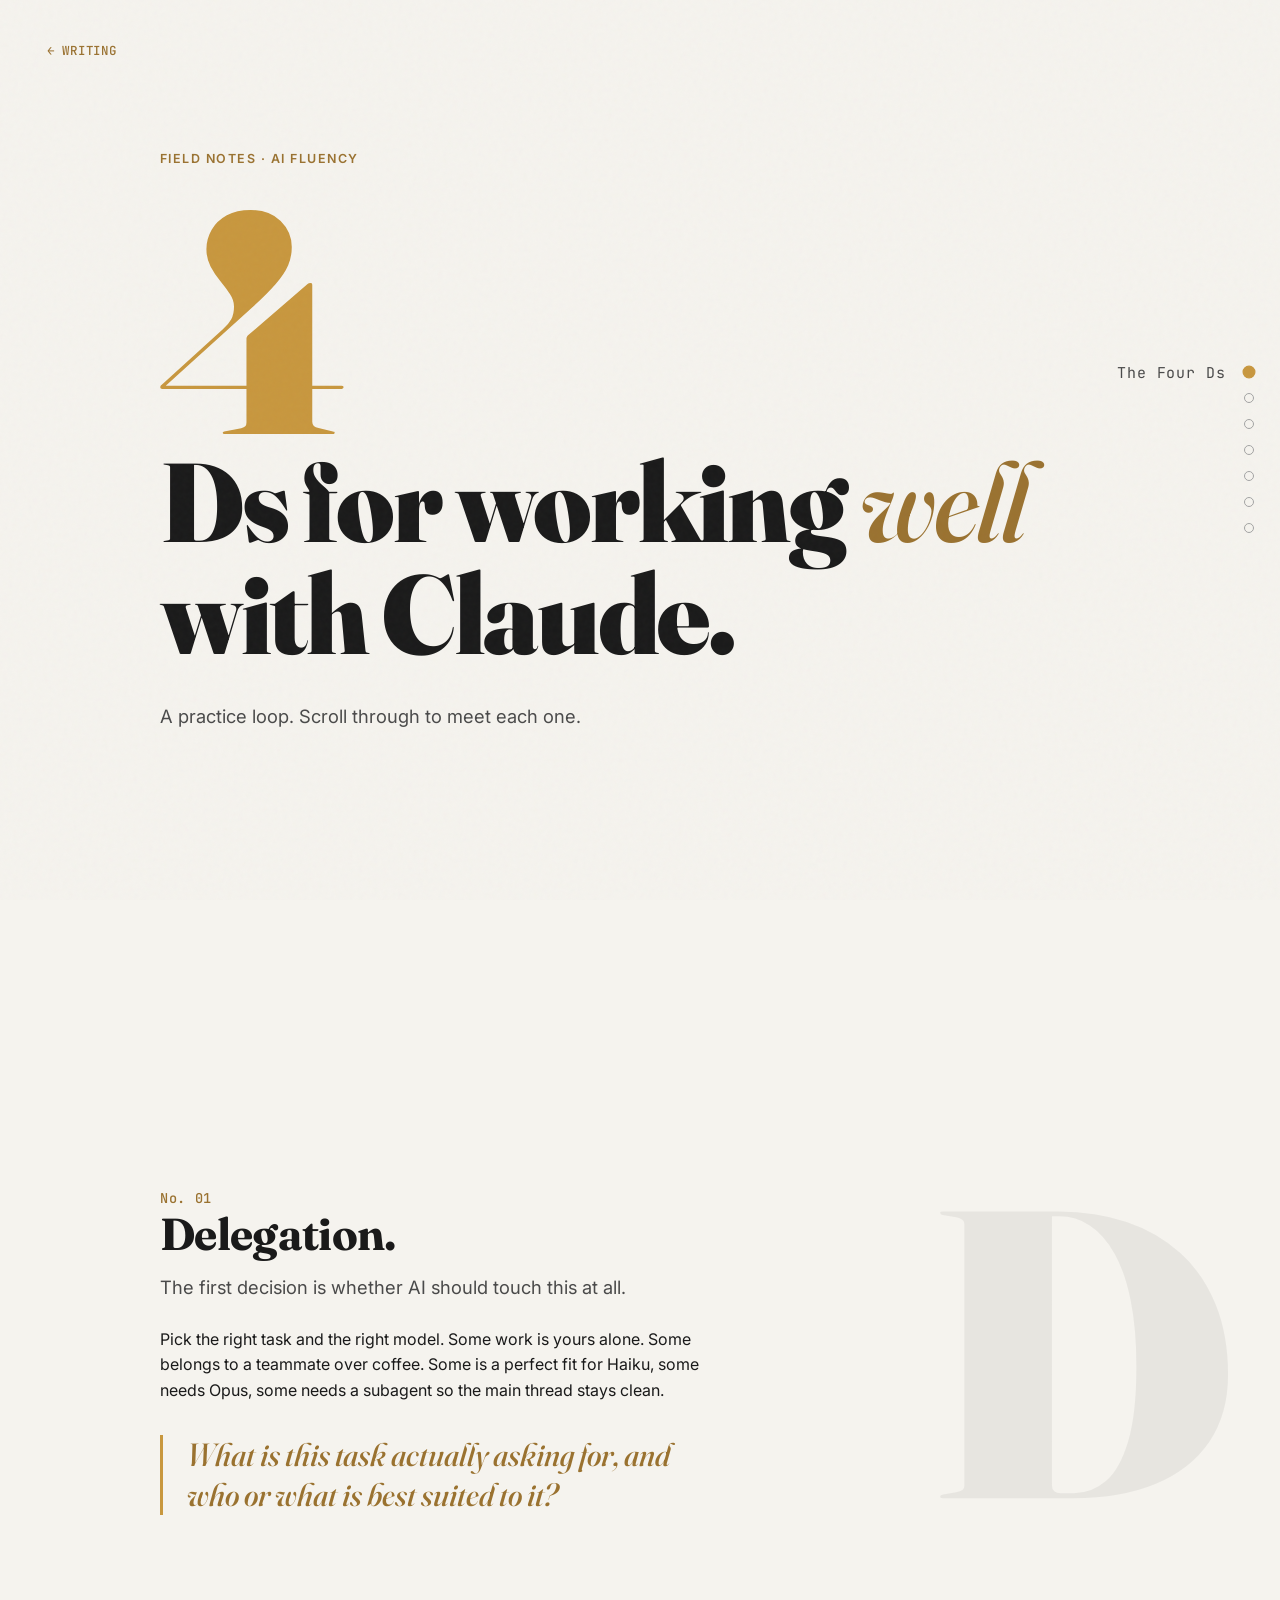
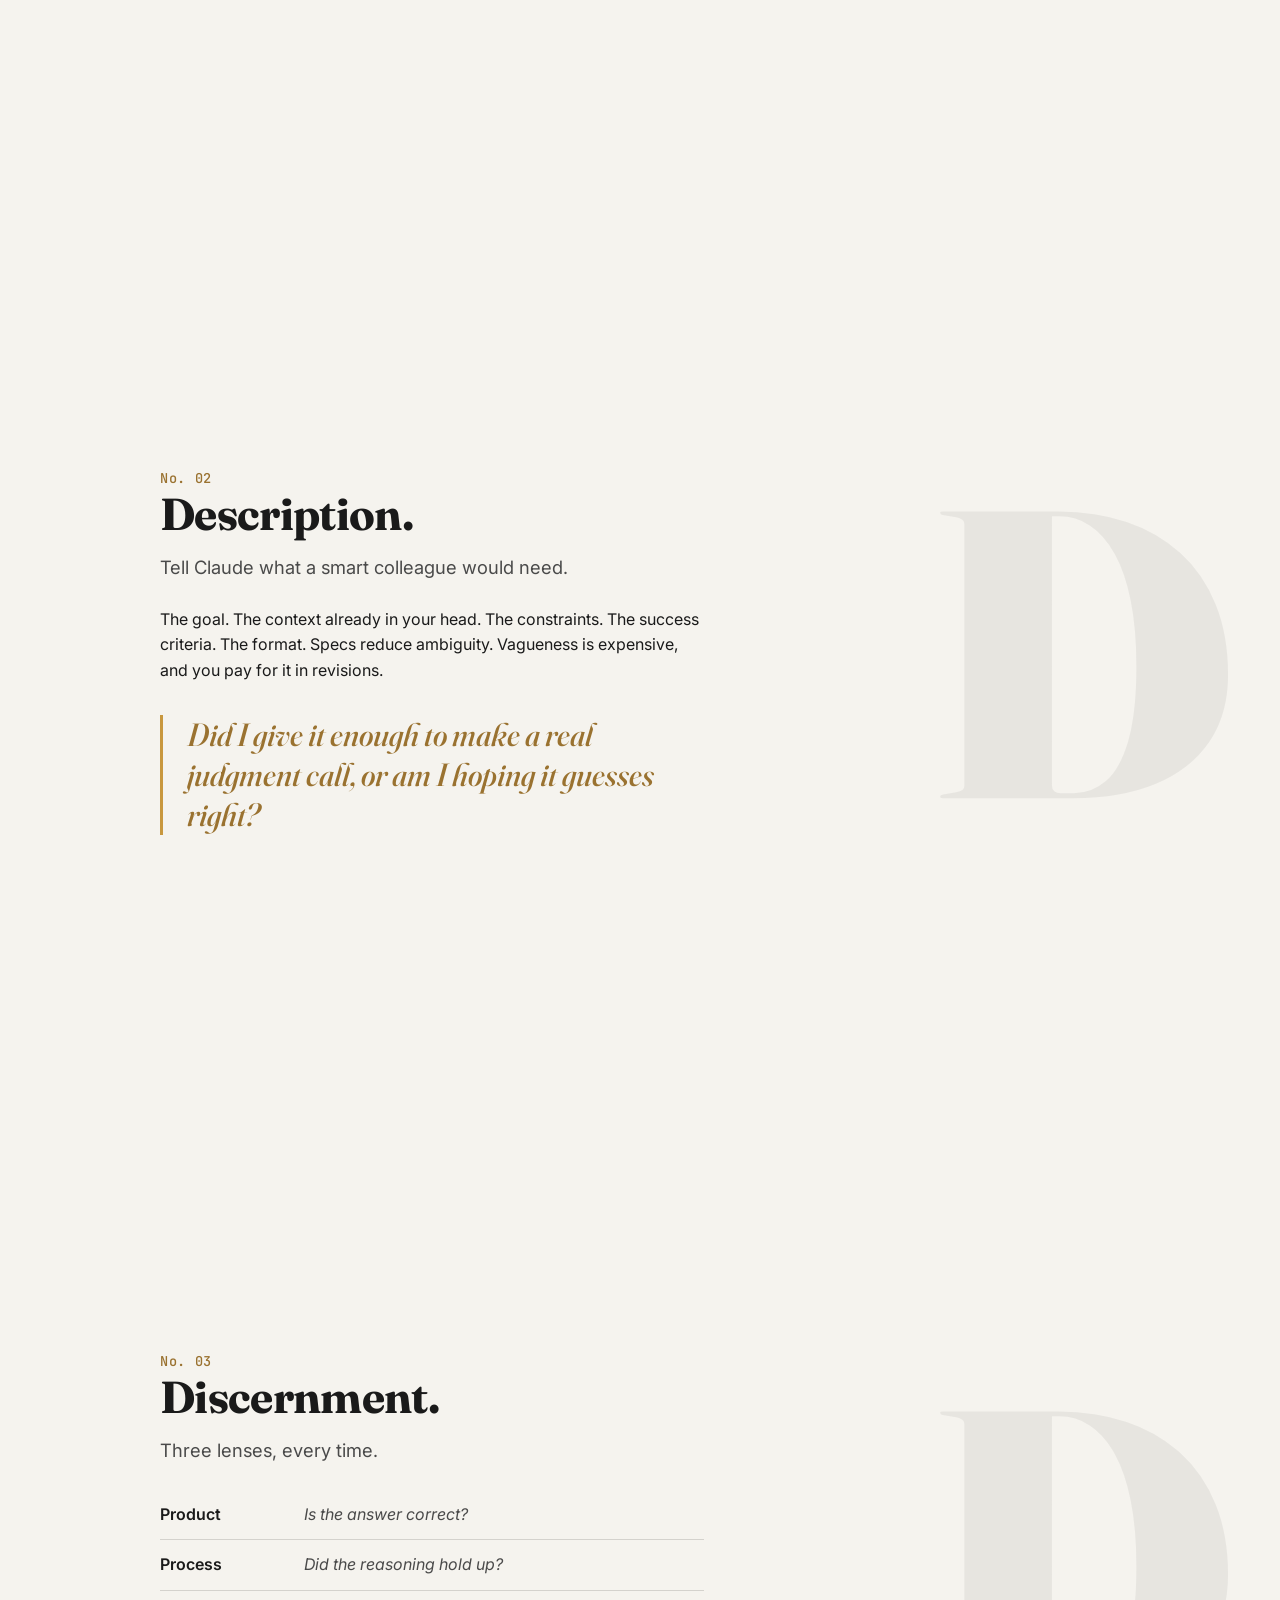
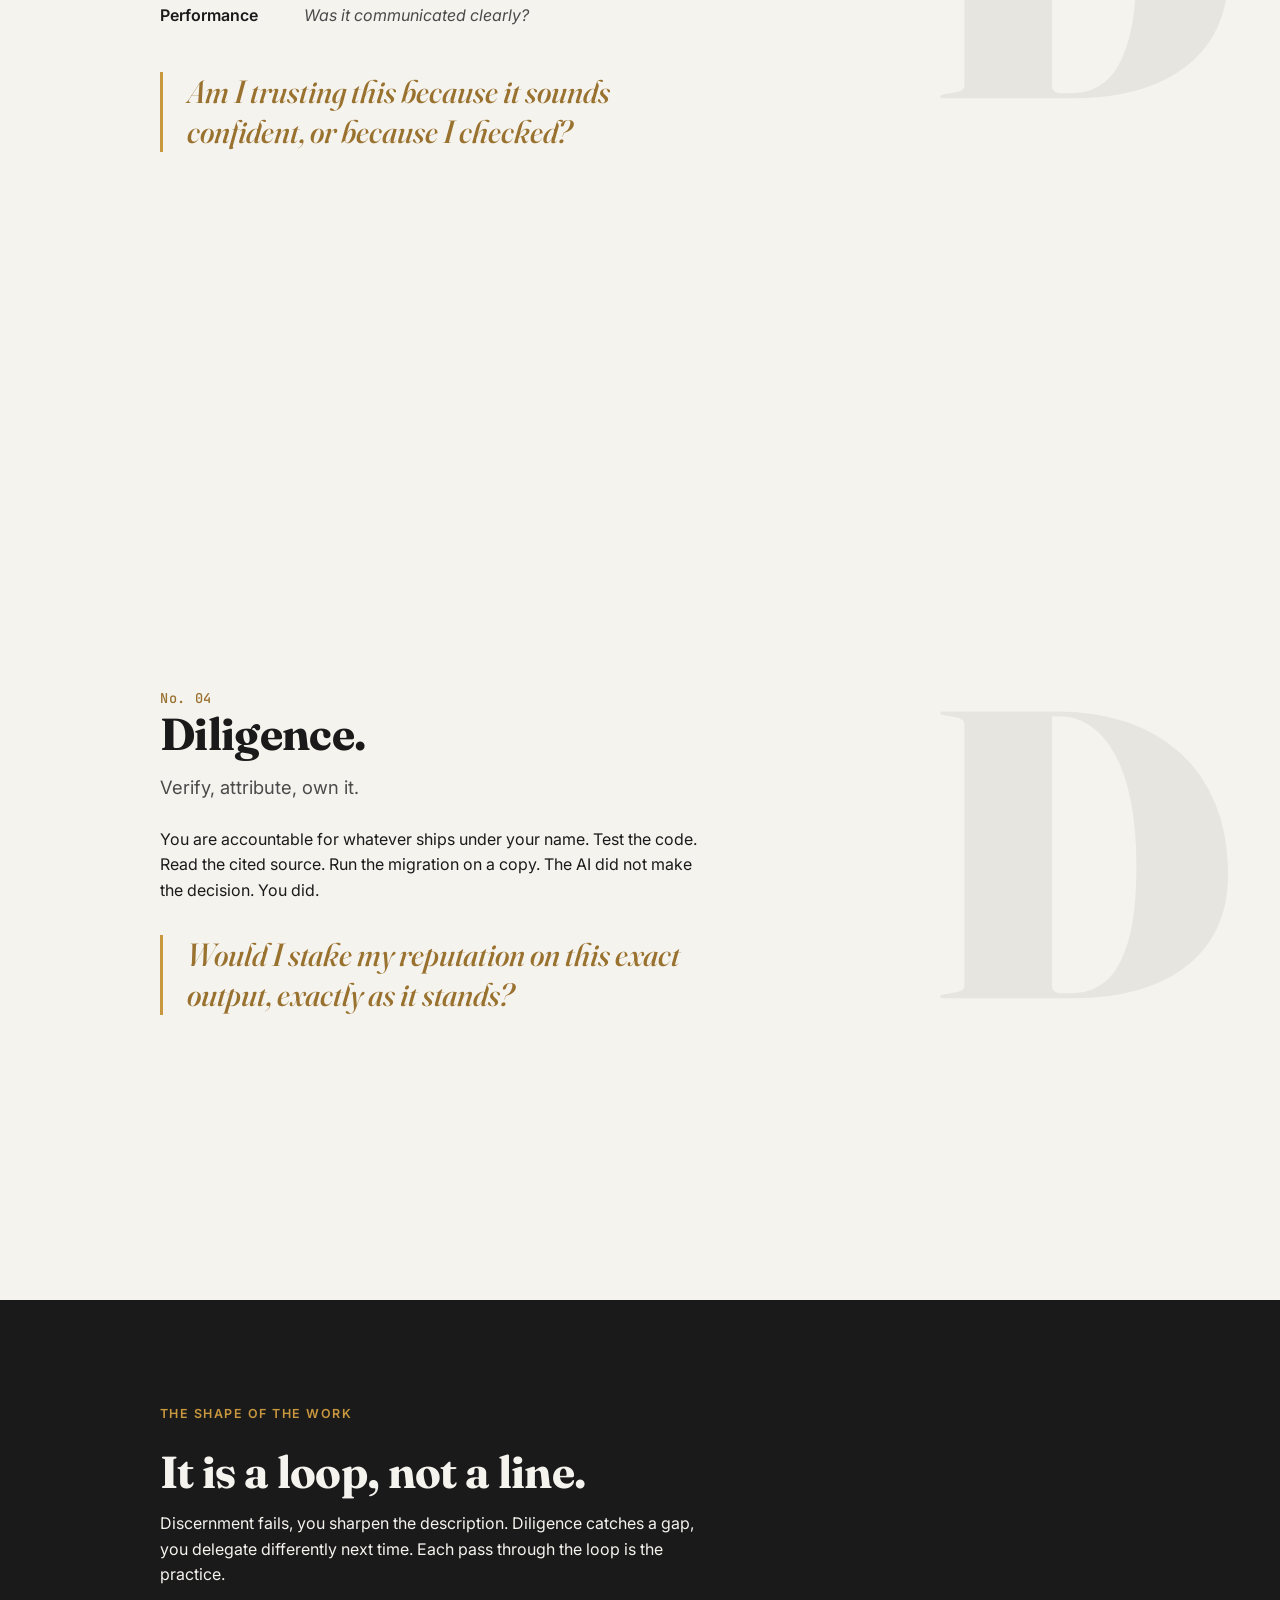
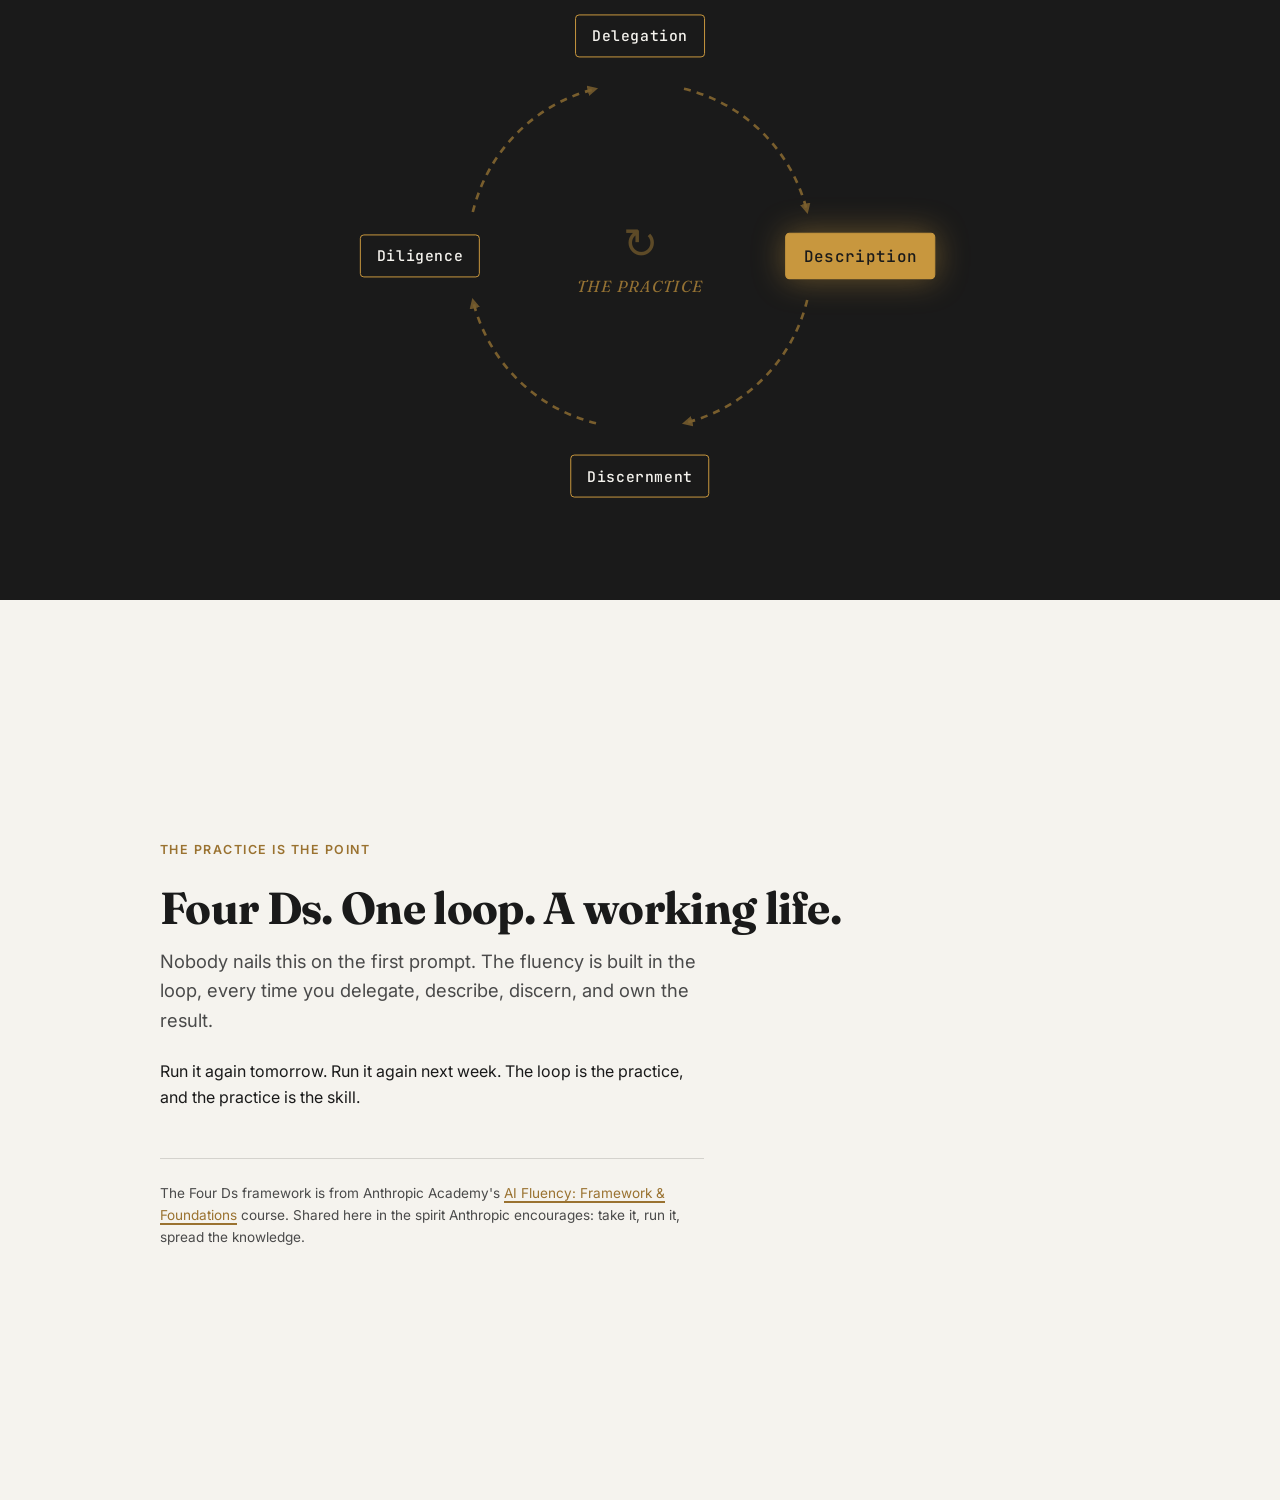
==== shorts/four-ds/index.html @ 72cf98d6 "Initial commit: Wizwit Shorts hub Static landing page + four illustrated scroll stories about AI and" ====
<!doctype html>
<html lang="en">
  <head>
    <meta charset="UTF-8" />
    <meta name="viewport" content="width=device-width, initial-scale=1.0" />
    <title>The Four Ds · Field Notes</title>
    <link rel="preconnect" href="https://fonts.googleapis.com" />
    <link rel="preconnect" href="https://fonts.gstatic.com" crossorigin />
    <link
      href="https://fonts.googleapis.com/css2?family=Fraunces:opsz,wght@9..144,400;9..144,500;9..144,700;9..144,900&family=Inter:wght@400;500;600&family=JetBrains+Mono:wght@400;500&display=swap"
      rel="stylesheet"
    />
    <style>
      :root {
        --color-cream: #f5f3ee;
        --color-ink: #1a1a1a;
        --color-ink-soft: #4a4a4a;
        --color-gray: #6b6b6b;
        --color-gray-light: #a3a3a3;
        --color-gray-border: #d4d2cd;
        --color-gold: #c8973e;
        --color-gold-dark: #9a7230;

        --font-display: "Fraunces", "Iowan Old Style", Georgia, serif;
        --font-body:
          "Inter", -apple-system, BlinkMacSystemFont, system-ui, sans-serif;
        --font-mono:
          "JetBrains Mono", ui-monospace, "SF Mono", Menlo, monospace;

        --ease-out: cubic-bezier(0.2, 0.8, 0.2, 1);
        --ease-morph: cubic-bezier(0.65, 0, 0.35, 1);

        --beat-pad-y: clamp(3rem, 10vh, 8rem);
        --measure: 34rem;
      }

      * {
        box-sizing: border-box;
        margin: 0;
        padding: 0;
      }

      html {
        scroll-behavior: smooth;
      }

      body {
        background: var(--color-cream);
        color: var(--color-ink);
        font-family: var(--font-body);
        font-size: clamp(14px, 0.8vw + 12px, 16px);
        line-height: 1.6;
        -webkit-font-smoothing: antialiased;
        overflow-x: hidden;
      }

      .back-link {
        position: fixed;
        top: clamp(1rem, 2.5vw, 2rem);
        left: clamp(1rem, 2.5vw, 2rem);
        z-index: 60;
        display: inline-flex;
        align-items: center;
        gap: 0.5rem;
        padding: 0.5rem 0.85rem;
        font-family: var(--font-mono);
        font-size: 0.78rem;
        font-weight: 500;
        letter-spacing: 0.06em;
        text-transform: uppercase;
        color: var(--color-gold-dark);
        text-decoration: none;
        border: 1px solid transparent;
        border-radius: 4px;
        background: rgba(245, 243, 238, 0.7);
        backdrop-filter: blur(8px);
        -webkit-backdrop-filter: blur(8px);
        transition: all 200ms var(--ease-out);
      }

      .back-link:hover {
        color: var(--color-gold);
        border-color: var(--color-gray-border);
      }

      .back-link__arrow {
        transition: transform 200ms var(--ease-out);
      }

      .back-link:hover .back-link__arrow {
        transform: translateX(-2px);
      }

      body.in-dark-section .back-link,
      .loop-beat ~ .back-link {
        color: var(--color-gold);
        background: rgba(26, 26, 26, 0.5);
      }

      .grain {
        position: fixed;
        inset: 0;
        pointer-events: none;
        opacity: 0.03;
        z-index: 100;
        background-image: url("data:image/svg+xml,%3Csvg viewBox='0 0 200 200' xmlns='http://www.w3.org/2000/svg'%3E%3Cfilter id='n'%3E%3CfeTurbulence type='fractalNoise' baseFrequency='0.9' numOctaves='3'/%3E%3C/filter%3E%3Crect width='100%25' height='100%25' filter='url(%23n)' opacity='1'/%3E%3C/svg%3E");
      }

      .beat {
        min-height: 100vh;
        padding: var(--beat-pad-y) clamp(1.25rem, 5vw, 3rem);
        display: flex;
        align-items: center;
        position: relative;
      }

      .beat__inner {
        max-width: 60rem;
        margin: 0 auto;
        width: 100%;
      }

      .kicker {
        font-family: var(--font-body);
        font-size: 0.78rem;
        font-weight: 600;
        text-transform: uppercase;
        letter-spacing: 0.12em;
        color: var(--color-gold-dark);
        margin-bottom: 1.5rem;
        display: inline-block;
      }

      h1 {
        font-family: var(--font-display);
        font-variation-settings: "opsz" 144;
        font-weight: 900;
        font-size: clamp(2.8rem, 7vw, 5.6rem);
        line-height: 0.98;
        letter-spacing: -0.02em;
        color: var(--color-ink);
        margin-bottom: 1.5rem;
        text-wrap: balance;
      }

      h2 {
        font-family: var(--font-display);
        font-variation-settings: "opsz" 60;
        font-weight: 700;
        font-size: clamp(1.8rem, 3.6vw, 2.8rem);
        line-height: 1.05;
        letter-spacing: -0.015em;
        margin-bottom: 1rem;
        text-wrap: balance;
      }

      .lede {
        font-size: 1.15em;
        color: var(--color-ink-soft);
        max-width: var(--measure);
        margin-bottom: 1.5rem;
      }

      p {
        max-width: var(--measure);
        margin-bottom: 1rem;
        color: var(--color-ink);
      }

      p.muted {
        color: var(--color-ink-soft);
      }

      code,
      .mono {
        font-family: var(--font-mono);
        font-size: 0.92em;
      }

      .reveal {
        opacity: 0;
        transform: translateY(14px);
        transition:
          opacity 800ms var(--ease-out),
          transform 800ms var(--ease-out);
      }
      .beat.is-in .reveal {
        opacity: 1;
        transform: translateY(0);
      }
      .beat.is-in .reveal--d1 {
        transition-delay: 120ms;
      }
      .beat.is-in .reveal--d2 {
        transition-delay: 260ms;
      }
      .beat.is-in .reveal--d3 {
        transition-delay: 400ms;
      }
      .beat.is-in .reveal--d4 {
        transition-delay: 540ms;
      }
      .beat.is-in .reveal--d5 {
        transition-delay: 680ms;
      }

      /* Title beat */
      .title-beat .four {
        font-family: var(--font-display);
        font-variation-settings: "opsz" 144;
        font-weight: 900;
        font-size: clamp(8rem, 24vw, 22rem);
        line-height: 0.85;
        letter-spacing: -0.04em;
        color: var(--color-gold);
        display: block;
      }

      .title-beat .ds {
        font-family: var(--font-display);
        font-variation-settings: "opsz" 144;
        font-weight: 900;
        font-size: clamp(3rem, 9vw, 7rem);
        line-height: 1;
        letter-spacing: -0.02em;
        margin-top: -0.5rem;
      }

      .title-beat .ds em {
        font-style: italic;
        font-weight: 500;
        color: var(--color-gold-dark);
      }

      /* D-beat shared */
      .d-beat .label {
        font-family: var(--font-mono);
        font-size: 0.85rem;
        font-weight: 500;
        color: var(--color-gold-dark);
        margin-bottom: 0.5rem;
        letter-spacing: 0.05em;
      }

      .d-beat .big-letter {
        font-family: var(--font-display);
        font-variation-settings: "opsz" 144;
        font-weight: 900;
        font-size: clamp(10rem, 32vw, 26rem);
        line-height: 0.8;
        letter-spacing: -0.05em;
        color: var(--color-ink);
        position: absolute;
        right: clamp(1rem, 5vw, 4rem);
        top: 50%;
        transform: translateY(-50%);
        opacity: 0.06;
        z-index: 0;
        pointer-events: none;
        user-select: none;
      }

      .d-beat .beat__inner {
        position: relative;
        z-index: 1;
      }

      .question {
        font-family: var(--font-display);
        font-variation-settings: "opsz" 144;
        font-weight: 500;
        font-style: italic;
        font-size: clamp(1.4rem, 2.6vw, 2rem);
        line-height: 1.25;
        color: var(--color-gold-dark);
        margin-top: 2rem;
        padding-left: 1.5rem;
        border-left: 3px solid var(--color-gold);
        max-width: var(--measure);
      }

      .lens-list {
        list-style: none;
        margin-top: 1.5rem;
        max-width: var(--measure);
      }

      .lens-list li {
        padding: 0.75rem 0;
        border-bottom: 1px solid var(--color-gray-border);
        display: flex;
        gap: 1rem;
      }

      .lens-list li:last-child {
        border-bottom: none;
      }

      .lens-list .lens-name {
        font-weight: 600;
        color: var(--color-ink);
        flex-shrink: 0;
        min-width: 8rem;
      }

      .lens-list .lens-q {
        color: var(--color-ink-soft);
        font-style: italic;
      }

      /* Loop beat */
      .loop-beat {
        background: var(--color-ink);
        color: var(--color-cream);
      }

      .loop-beat .kicker {
        color: var(--color-gold);
      }
      .loop-beat h2 {
        color: var(--color-cream);
      }
      .loop-beat p {
        color: var(--color-cream);
        opacity: 0.85;
      }

      .loop-ring {
        position: relative;
        width: min(440px, 82vw);
        aspect-ratio: 1;
        margin: 3rem auto 1.5rem;
      }

      .loop-ring__svg {
        position: absolute;
        inset: 0;
        width: 100%;
        height: 100%;
        overflow: visible;
      }

      .loop-ring__arc {
        fill: none;
        stroke: var(--color-gold);
        stroke-width: 0.6;
        stroke-dasharray: 1.6 1.4;
        opacity: 0.55;
      }

      .loop-ring__center {
        position: absolute;
        top: 50%;
        left: 50%;
        transform: translate(-50%, -50%);
        font-family: var(--font-display);
        font-style: italic;
        color: var(--color-gold);
        opacity: 0.7;
        font-size: clamp(0.85rem, 1.4vw, 1rem);
        letter-spacing: 0.08em;
        text-transform: uppercase;
        text-align: center;
        line-height: 1.4;
      }

      .loop-ring__center-symbol {
        display: block;
        font-style: normal;
        font-size: clamp(2rem, 4vw, 2.6rem);
        opacity: 0.55;
        margin-bottom: 0.2rem;
        letter-spacing: 0;
      }

      .loop-ring__node {
        position: absolute;
        font-family: var(--font-mono);
        font-size: clamp(0.78rem, 1.2vw, 0.92rem);
        font-weight: 500;
        letter-spacing: 0.04em;
        padding: 0.55rem 1rem;
        border: 1.5px solid var(--color-gold);
        border-radius: 4px;
        color: var(--color-cream);
        background: var(--color-ink);
        transition: all 250ms var(--ease-out);
        white-space: nowrap;
      }

      .loop-ring__node--top {
        top: 0;
        left: 50%;
        transform: translate(-50%, -50%);
      }
      .loop-ring__node--right {
        right: 0;
        top: 50%;
        transform: translate(50%, -50%);
      }
      .loop-ring__node--bottom {
        bottom: 0;
        left: 50%;
        transform: translate(-50%, 50%);
      }
      .loop-ring__node--left {
        left: 0;
        top: 50%;
        transform: translate(-50%, -50%);
      }

      .loop-ring__node.pulse {
        background: var(--color-gold);
        color: var(--color-ink);
        box-shadow: 0 0 30px rgba(200, 151, 62, 0.45);
        z-index: 2;
      }
      .loop-ring__node--top.pulse {
        transform: translate(-50%, -50%) scale(1.08);
      }
      .loop-ring__node--right.pulse {
        transform: translate(50%, -50%) scale(1.08);
      }
      .loop-ring__node--bottom.pulse {
        transform: translate(-50%, 50%) scale(1.08);
      }
      .loop-ring__node--left.pulse {
        transform: translate(-50%, -50%) scale(1.08);
      }

      /* Closer */
      .credit {
        margin-top: 3rem;
        padding-top: 1.5rem;
        border-top: 1px solid var(--color-gray-border);
        font-size: 0.85rem;
        color: var(--color-ink-soft);
        max-width: var(--measure);
      }

      .credit a {
        color: var(--color-gold-dark);
        text-decoration: underline;
        text-decoration-thickness: 1.5px;
        text-underline-offset: 3px;
        transition: color 200ms var(--ease-out);
      }

      .credit a:hover {
        color: var(--color-gold);
      }

      .closer-beat .signature {
        font-family: var(--font-display);
        font-variation-settings: "opsz" 144;
        font-style: italic;
        font-weight: 500;
        color: var(--color-gold-dark);
        font-size: 1.2rem;
        margin-top: 2rem;
      }

      .entry {
        margin-top: 2.5rem;
        padding-top: 1.75rem;
        border-top: 1px solid var(--color-gray-border);
        max-width: var(--measure);
      }

      .entry__title {
        display: block;
        font-family: var(--font-body);
        font-size: 0.78rem;
        font-weight: 600;
        text-transform: uppercase;
        letter-spacing: 0.12em;
        color: var(--color-gold-dark);
        margin-bottom: 0.6rem;
      }

      .entry__text {
        color: var(--color-ink-soft);
        margin-bottom: 1rem;
      }

      .entry__commands {
        display: flex;
        flex-wrap: wrap;
        gap: 0.6rem;
      }

      .entry__commands code {
        font-family: var(--font-mono);
        font-size: 0.88rem;
        padding: 0.4rem 0.75rem;
        background: var(--color-cream);
        border: 1px solid var(--color-gray-border);
        border-left: 3px solid var(--color-gold);
        border-radius: 4px;
        color: var(--color-ink);
        transition: all 200ms var(--ease-out);
      }

      .entry__commands code:hover {
        border-left-color: var(--color-gold-dark);
        background: #ffffff;
      }

      /* Progress rail */
      .rail {
        position: fixed;
        right: clamp(1rem, 2vw, 2rem);
        top: 50%;
        transform: translateY(-50%);
        display: flex;
        flex-direction: column;
        gap: 1rem;
        z-index: 50;
      }

      .rail-dot {
        width: 10px;
        height: 10px;
        border-radius: 50%;
        background: transparent;
        border: 1.5px solid var(--color-gray-light);
        cursor: pointer;
        transition: all 250ms var(--ease-out);
        padding: 0;
        position: relative;
      }

      .rail-dot:hover {
        border-color: var(--color-gold);
      }

      .rail-dot.active {
        background: var(--color-gold);
        border-color: var(--color-gold);
        transform: scale(1.3);
      }

      .rail-dot.past {
        background: var(--color-gray-light);
        border-color: var(--color-gray-light);
      }

      .rail-dot .rail-label {
        position: absolute;
        right: 22px;
        top: 50%;
        transform: translateY(-50%);
        font-family: var(--font-mono);
        font-size: 0.72rem;
        color: var(--color-ink-soft);
        white-space: nowrap;
        opacity: 0;
        pointer-events: none;
        transition: opacity 200ms var(--ease-out);
        letter-spacing: 0.05em;
      }

      .rail-dot:hover .rail-label,
      .rail-dot.active .rail-label {
        opacity: 1;
      }

      .loop-beat ~ .rail .rail-label,
      body.in-dark-section .rail-label {
        color: var(--color-gray-light);
      }

      @media (max-width: 600px) {
        .rail {
          display: none;
        }
        .d-beat .big-letter {
          font-size: clamp(8rem, 50vw, 18rem);
          opacity: 0.04;
        }
      }

      @media (prefers-reduced-motion: reduce) {
        *,
        *::before,
        *::after {
          animation-duration: 0.01ms !important;
          transition-duration: 0.01ms !important;
        }
        .reveal {
          opacity: 1;
          transform: none;
        }
      }
    </style>
  </head>
  <body>
    <div class="grain"></div>

    <a href="/" class="back-link" aria-label="Back to Writing">
      <span class="back-link__arrow" aria-hidden="true">←</span>
      <span class="back-link__text">Writing</span>
    </a>

    <nav class="rail" aria-label="Section navigation">
      <button class="rail-dot active" data-target="0" aria-label="Title">
        <span class="rail-label">The Four Ds</span>
      </button>
      <button class="rail-dot" data-target="1" aria-label="Delegation">
        <span class="rail-label">Delegation</span>
      </button>
      <button class="rail-dot" data-target="2" aria-label="Description">
        <span class="rail-label">Description</span>
      </button>
      <button class="rail-dot" data-target="3" aria-label="Discernment">
        <span class="rail-label">Discernment</span>
      </button>
      <button class="rail-dot" data-target="4" aria-label="Diligence">
        <span class="rail-label">Diligence</span>
      </button>
      <button class="rail-dot" data-target="5" aria-label="The Loop">
        <span class="rail-label">The Loop</span>
      </button>
      <button class="rail-dot" data-target="6" aria-label="Practice">
        <span class="rail-label">Practice</span>
      </button>
    </nav>

    <section class="beat title-beat" data-beat="0">
      <div class="beat__inner">
        <span class="kicker reveal">Field Notes · AI Fluency</span>
        <span class="four reveal reveal--d1">4</span>
        <h1 class="ds reveal reveal--d2">
          Ds for working <em>well</em><br />with Claude.
        </h1>
        <p class="lede reveal reveal--d3" style="margin-top: 2rem">
          A practice loop. Scroll through to meet each one.
        </p>
      </div>
    </section>

    <section class="beat d-beat" data-beat="1">
      <span class="big-letter">D</span>
      <div class="beat__inner">
        <span class="label reveal">No. 01</span>
        <h2 class="reveal reveal--d1">Delegation.</h2>
        <p class="lede reveal reveal--d2">
          The first decision is whether AI should touch this at all.
        </p>
        <p class="reveal reveal--d3">
          Pick the right task and the right model. Some work is yours alone.
          Some belongs to a teammate over coffee. Some is a perfect fit for
          Haiku, some needs Opus, some needs a subagent so the main thread stays
          clean.
        </p>
        <div class="question reveal reveal--d4">
          What is this task actually asking for, and who or what is best suited
          to it?
        </div>
      </div>
    </section>

    <section class="beat d-beat" data-beat="2">
      <span class="big-letter">D</span>
      <div class="beat__inner">
        <span class="label reveal">No. 02</span>
        <h2 class="reveal reveal--d1">Description.</h2>
        <p class="lede reveal reveal--d2">
          Tell Claude what a smart colleague would need.
        </p>
        <p class="reveal reveal--d3">
          The goal. The context already in your head. The constraints. The
          success criteria. The format. Specs reduce ambiguity. Vagueness is
          expensive, and you pay for it in revisions.
        </p>
        <div class="question reveal reveal--d4">
          Did I give it enough to make a real judgment call, or am I hoping it
          guesses right?
        </div>
      </div>
    </section>

    <section class="beat d-beat" data-beat="3">
      <span class="big-letter">D</span>
      <div class="beat__inner">
        <span class="label reveal">No. 03</span>
        <h2 class="reveal reveal--d1">Discernment.</h2>
        <p class="lede reveal reveal--d2">Three lenses, every time.</p>
        <ul class="lens-list reveal reveal--d3">
          <li>
            <span class="lens-name">Product</span
            ><span class="lens-q">Is the answer correct?</span>
          </li>
          <li>
            <span class="lens-name">Process</span
            ><span class="lens-q">Did the reasoning hold up?</span>
          </li>
          <li>
            <span class="lens-name">Performance</span
            ><span class="lens-q">Was it communicated clearly?</span>
          </li>
        </ul>
        <div class="question reveal reveal--d4">
          Am I trusting this because it sounds confident, or because I checked?
        </div>
      </div>
    </section>

    <section class="beat d-beat" data-beat="4">
      <span class="big-letter">D</span>
      <div class="beat__inner">
        <span class="label reveal">No. 04</span>
        <h2 class="reveal reveal--d1">Diligence.</h2>
        <p class="lede reveal reveal--d2">Verify, attribute, own it.</p>
        <p class="reveal reveal--d3">
          You are accountable for whatever ships under your name. Test the code.
          Read the cited source. Run the migration on a copy. The AI did not
          make the decision. You did.
        </p>
        <div class="question reveal reveal--d4">
          Would I stake my reputation on this exact output, exactly as it
          stands?
        </div>
      </div>
    </section>

    <section class="beat loop-beat" data-beat="5">
      <div class="beat__inner">
        <span class="kicker reveal">The shape of the work</span>
        <h2 class="reveal reveal--d1">It is a loop, not a line.</h2>
        <p class="reveal reveal--d2" style="max-width: var(--measure)">
          Discernment fails, you sharpen the description. Diligence catches a
          gap, you delegate differently next time. Each pass through the loop is
          the practice.
        </p>

        <div
          class="loop-ring reveal reveal--d3"
          role="img"
          aria-label="Loop of the four Ds: Delegation, Description, Discernment, Diligence, repeating"
        >
          <svg class="loop-ring__svg" viewBox="0 0 100 100" aria-hidden="true">
            <defs>
              <marker
                id="arrow-head"
                viewBox="0 0 10 10"
                refX="8"
                refY="5"
                markerWidth="4"
                markerHeight="4"
                orient="auto-start-reverse"
              >
                <path d="M 0 0 L 10 5 L 0 10 z" fill="#c8973e" opacity="0.85" />
              </marker>
            </defs>
            <path
              class="loop-ring__arc"
              d="M 60 12 A 38 38 0 0 1 88 40"
              marker-end="url(#arrow-head)"
            />
            <path
              class="loop-ring__arc"
              d="M 88 60 A 38 38 0 0 1 60 88"
              marker-end="url(#arrow-head)"
            />
            <path
              class="loop-ring__arc"
              d="M 40 88 A 38 38 0 0 1 12 60"
              marker-end="url(#arrow-head)"
            />
            <path
              class="loop-ring__arc"
              d="M 12 40 A 38 38 0 0 1 40 12"
              marker-end="url(#arrow-head)"
            />
          </svg>
          <div class="loop-ring__center">
            <span class="loop-ring__center-symbol">↻</span>the practice
          </div>
          <div class="loop-ring__node loop-ring__node--top">Delegation</div>
          <div class="loop-ring__node loop-ring__node--right">Description</div>
          <div class="loop-ring__node loop-ring__node--bottom">Discernment</div>
          <div class="loop-ring__node loop-ring__node--left">Diligence</div>
        </div>
      </div>
    </section>

    <section class="beat closer-beat" data-beat="6">
      <div class="beat__inner">
        <span class="kicker reveal">The practice is the point</span>
        <h2 class="reveal reveal--d1">Four Ds. One loop. A working life.</h2>
        <p class="lede reveal reveal--d2">
          Nobody nails this on the first prompt. The fluency is built in the
          loop, every time you delegate, describe, discern, and own the result.
        </p>
        <p class="reveal reveal--d3">
          Run it again tomorrow. Run it again next week. The loop is the
          practice, and the practice is the skill.
        </p>

        <p class="credit reveal reveal--d4">
          The Four Ds framework is from Anthropic Academy's
          <a
            href="https://anthropic.skilljar.com/ai-fluency-framework-foundations"
            target="_blank"
            rel="noopener noreferrer"
            >AI Fluency: Framework &amp; Foundations</a
          >
          course. Shared here in the spirit Anthropic encourages: take it, run
          it, spread the knowledge.
        </p>
      </div>
    </section>

    <script>
      const beats = document.querySelectorAll(".beat");
      const dots = document.querySelectorAll(".rail-dot");

      const observer = new IntersectionObserver(
        (entries) => {
          entries.forEach((entry) => {
            if (!entry.isIntersecting) return;
            const beat = entry.target;
            beat.classList.add("is-in");
            const beatNumber = Number(beat.dataset.beat);
            dots.forEach((dot, dotIndex) => {
              dot.classList.remove("active", "past");
              if (dotIndex === beatNumber) dot.classList.add("active");
              else if (dotIndex < beatNumber) dot.classList.add("past");
            });
          });
        },
        { threshold: 0.35, rootMargin: "0px 0px -10% 0px" },
      );

      beats.forEach((beat) => observer.observe(beat));

      dots.forEach((dot) => {
        dot.addEventListener("click", () => {
          const targetIndex = Number(dot.dataset.target);
          beats[targetIndex].scrollIntoView({
            behavior: "smooth",
            block: "start",
          });
        });
      });

      document.addEventListener("keydown", (event) => {
        const currentIndex = Array.from(dots).findIndex((d) =>
          d.classList.contains("active"),
        );
        if (currentIndex < 0) return;
        let nextIndex = currentIndex;
        if (["ArrowDown", "ArrowRight", "PageDown"].includes(event.key))
          nextIndex = Math.min(currentIndex + 1, beats.length - 1);
        if (["ArrowUp", "ArrowLeft", "PageUp"].includes(event.key))
          nextIndex = Math.max(currentIndex - 1, 0);
        if (event.key === "Home") nextIndex = 0;
        if (event.key === "End") nextIndex = beats.length - 1;
        if (nextIndex !== currentIndex) {
          event.preventDefault();
          beats[nextIndex].scrollIntoView({
            behavior: "smooth",
            block: "start",
          });
        }
      });

      const loopNodes = document.querySelectorAll(".loop-ring__node");
      let loopPulseIndex = 0;
      setInterval(() => {
        loopNodes.forEach((node) => node.classList.remove("pulse"));
        loopNodes[loopPulseIndex].classList.add("pulse");
        loopPulseIndex = (loopPulseIndex + 1) % loopNodes.length;
      }, 1400);
    </script>
  </body>
</html>
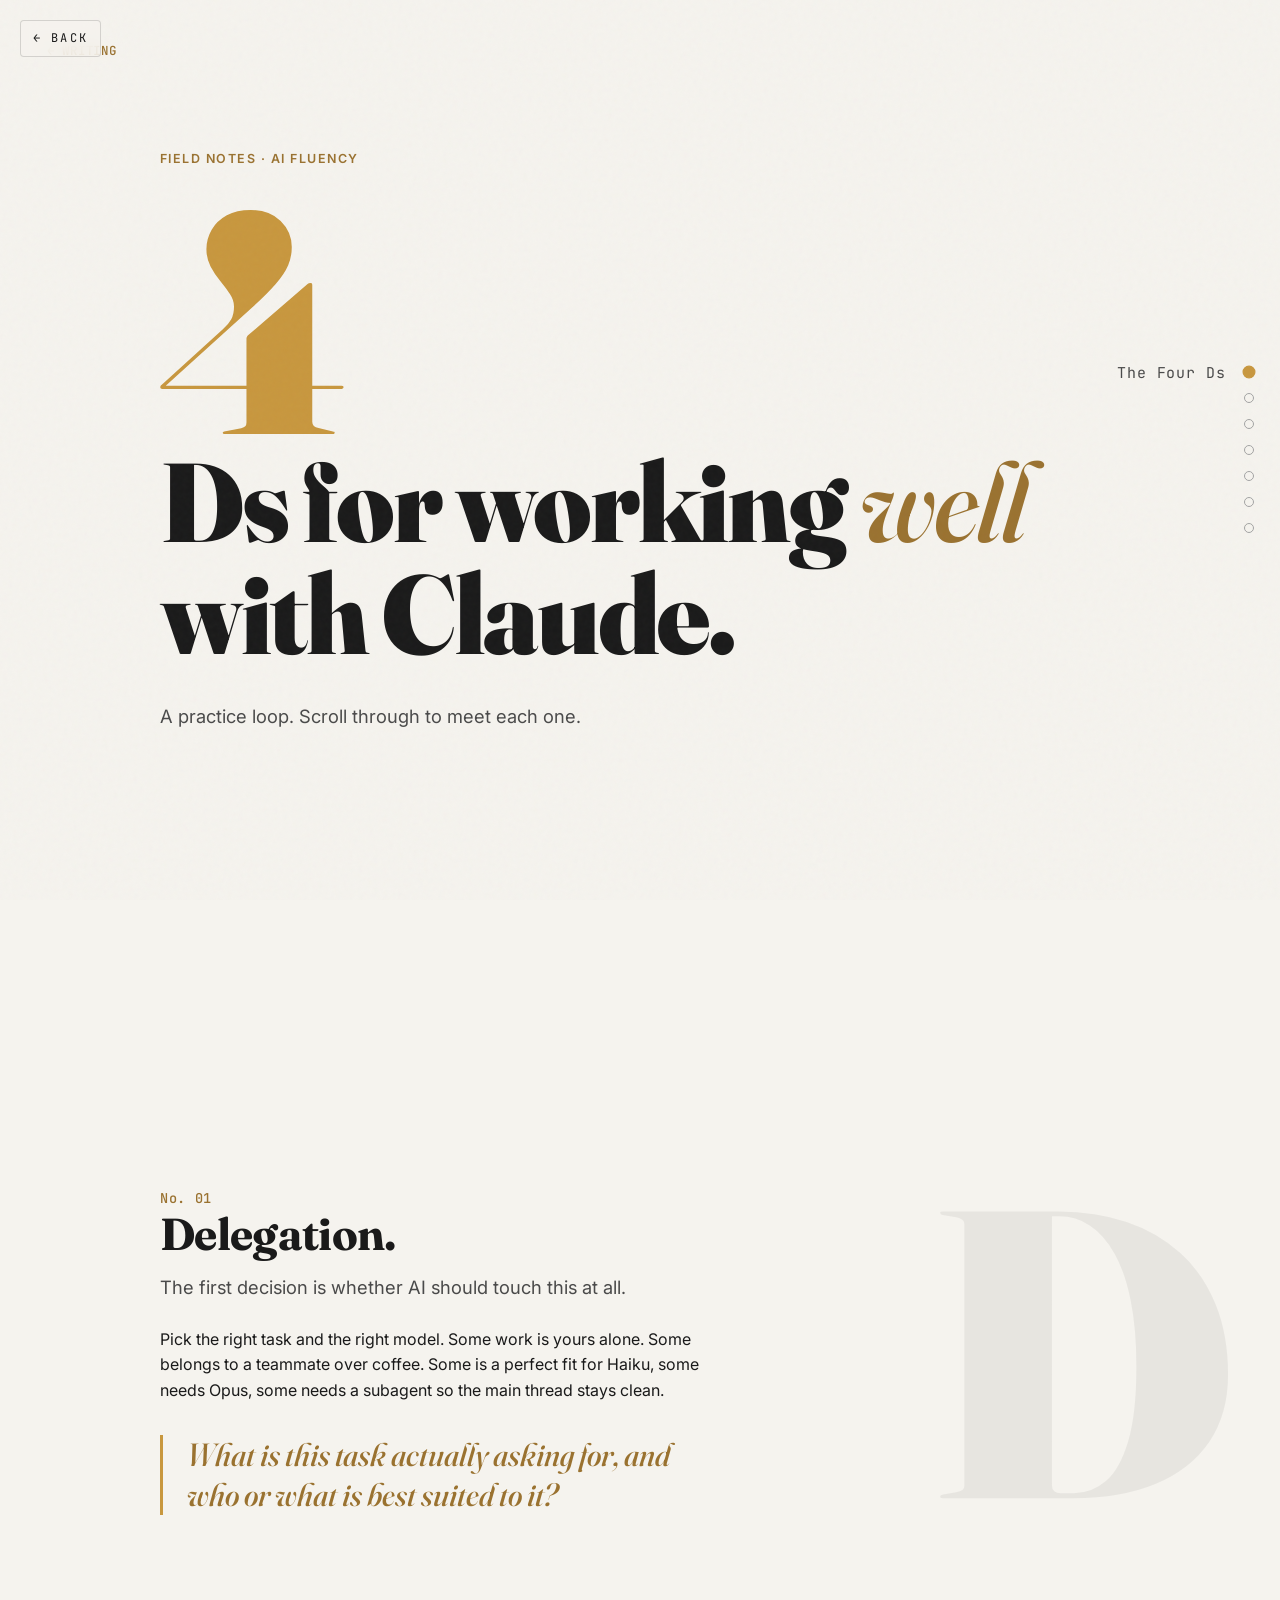
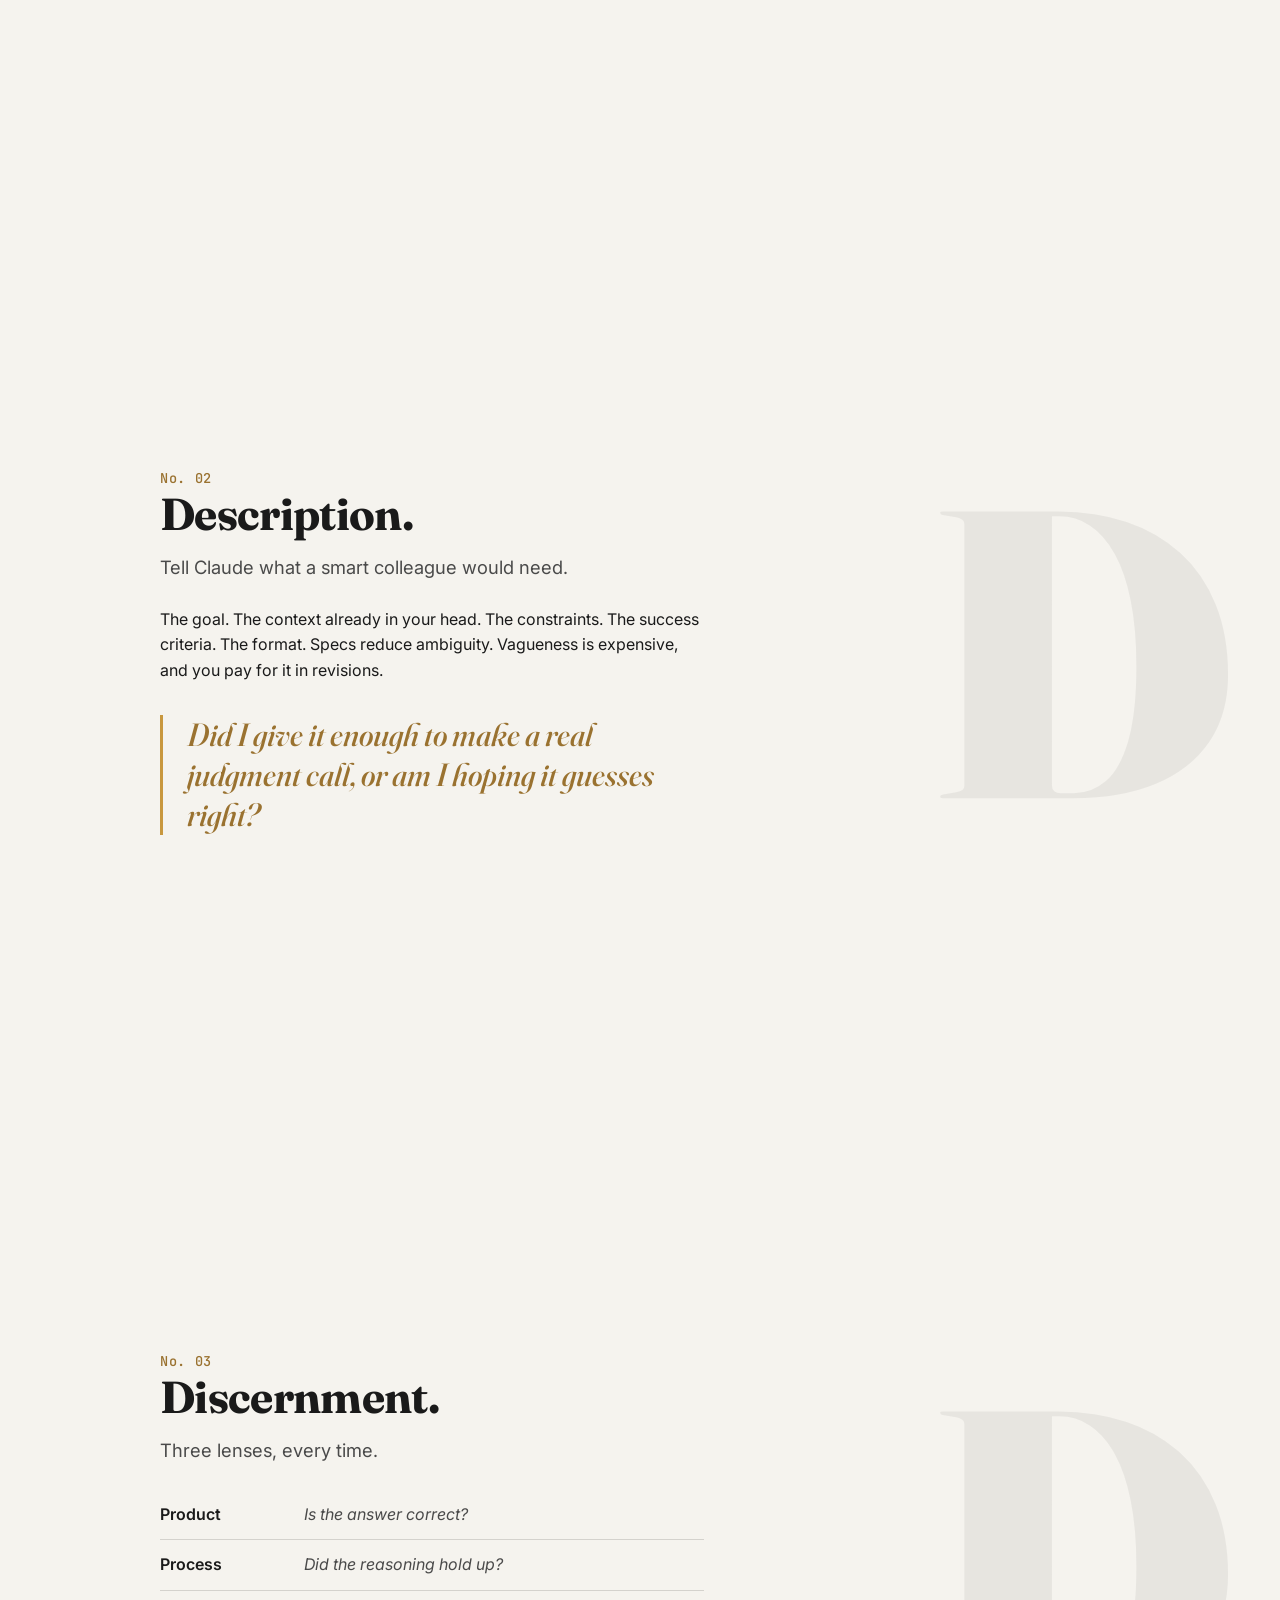
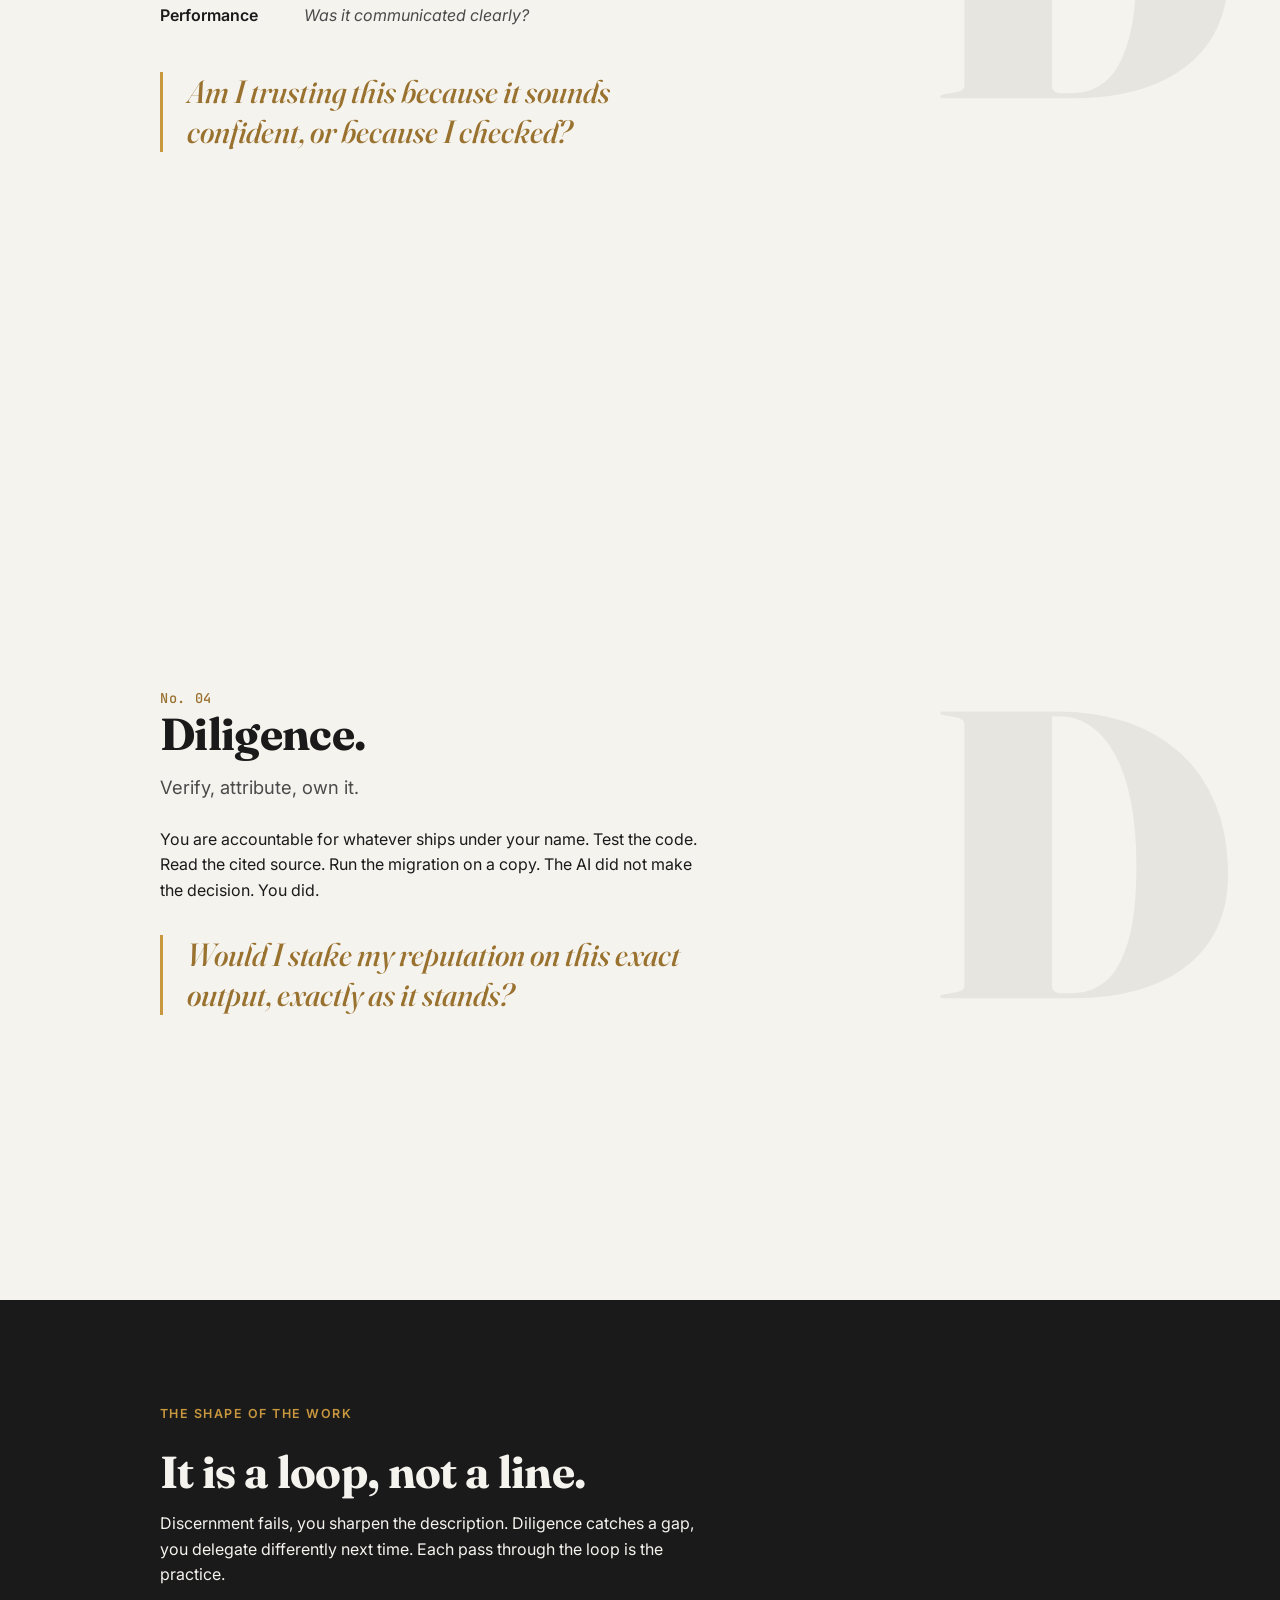
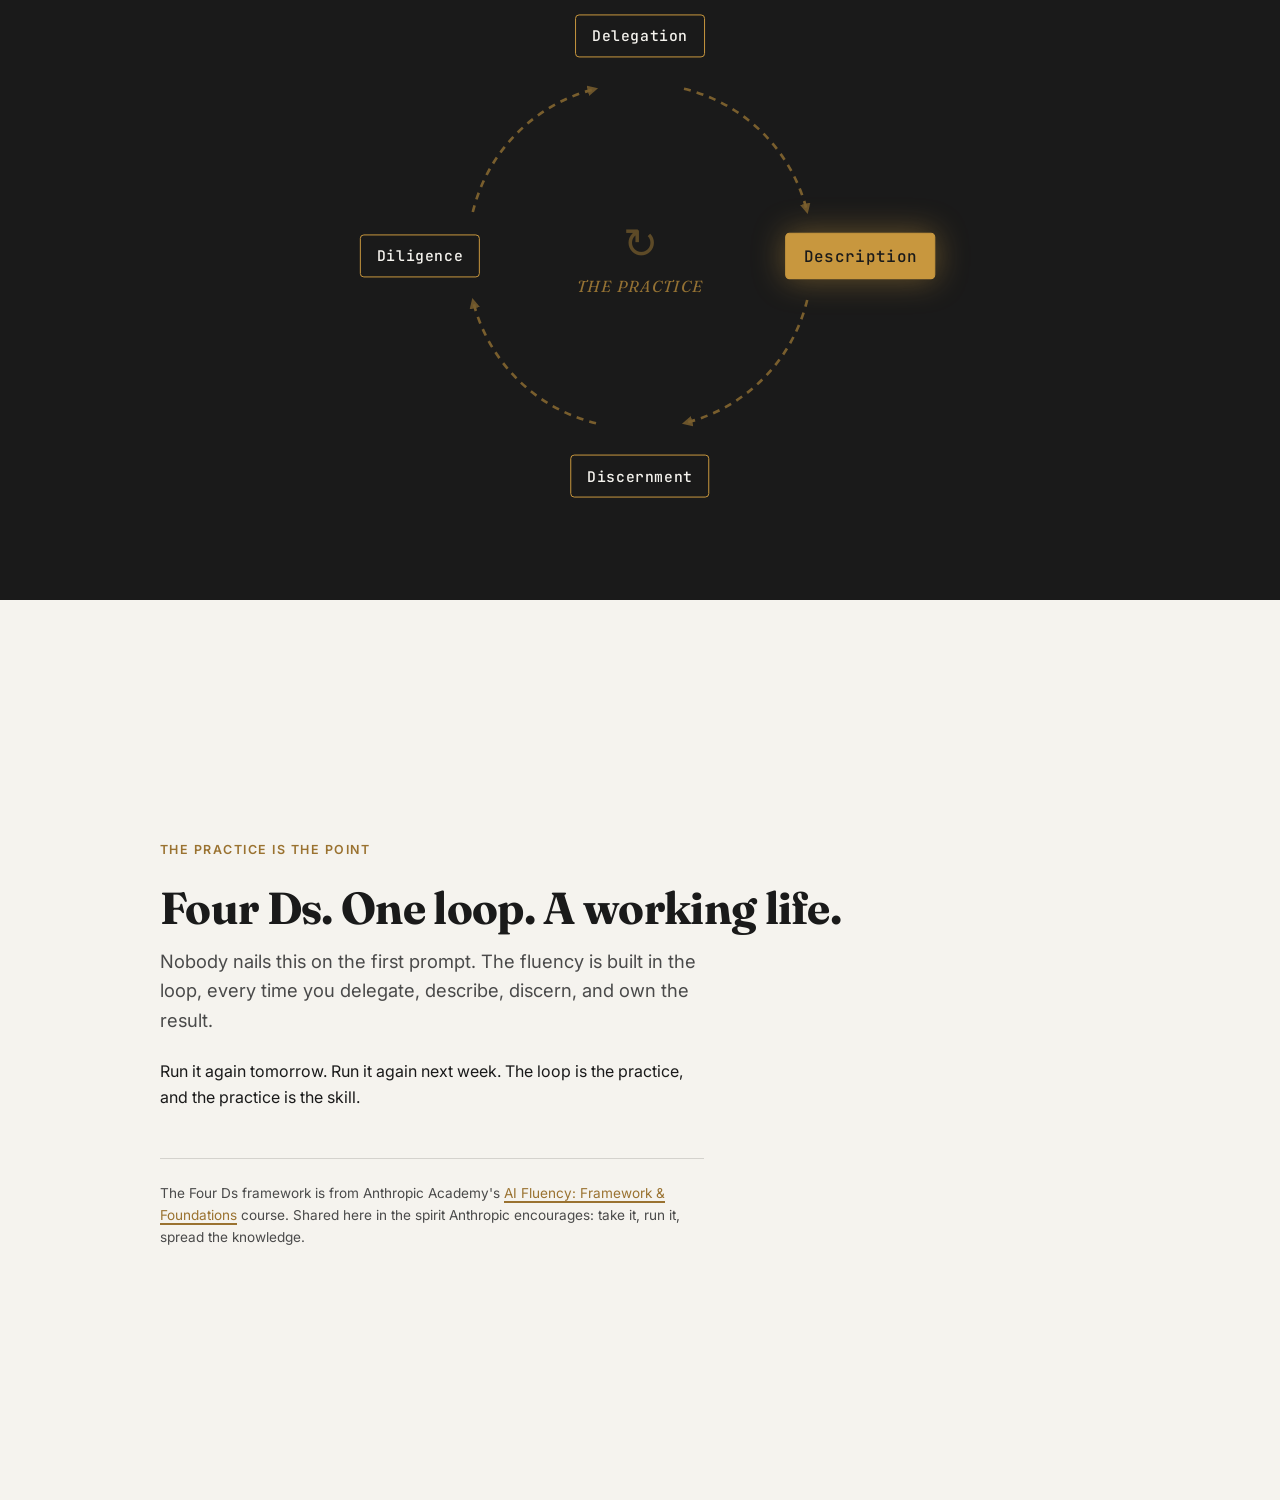
==== commit 557c7c68: "Add back link to all four shorts Fixed top-left mono caps button linking to hub /. Cream backdrop wi" ====
--- a/shorts/four-ds/index.html
+++ b/shorts/four-ds/index.html
@@ -595,6 +595,9 @@
     </style>
   </head>
   <body>
+    <!-- wizwit-back-link -->
+    <a href="/" style="position:fixed;top:1.25rem;left:1.25rem;z-index:9999;font-family:&quot;JetBrains Mono&quot;,ui-monospace,monospace;font-size:0.75rem;letter-spacing:0.18em;text-transform:uppercase;color:#1a1a1a;text-decoration:none;background:rgba(245,243,238,0.85);padding:0.5rem 0.75rem;border:1px solid rgba(26,26,26,0.15);border-radius:4px;backdrop-filter:blur(8px);-webkit-backdrop-filter:blur(8px);">← Back</a>
+
     <div class="grain"></div>
 
     <a href="/" class="back-link" aria-label="Back to Writing">
